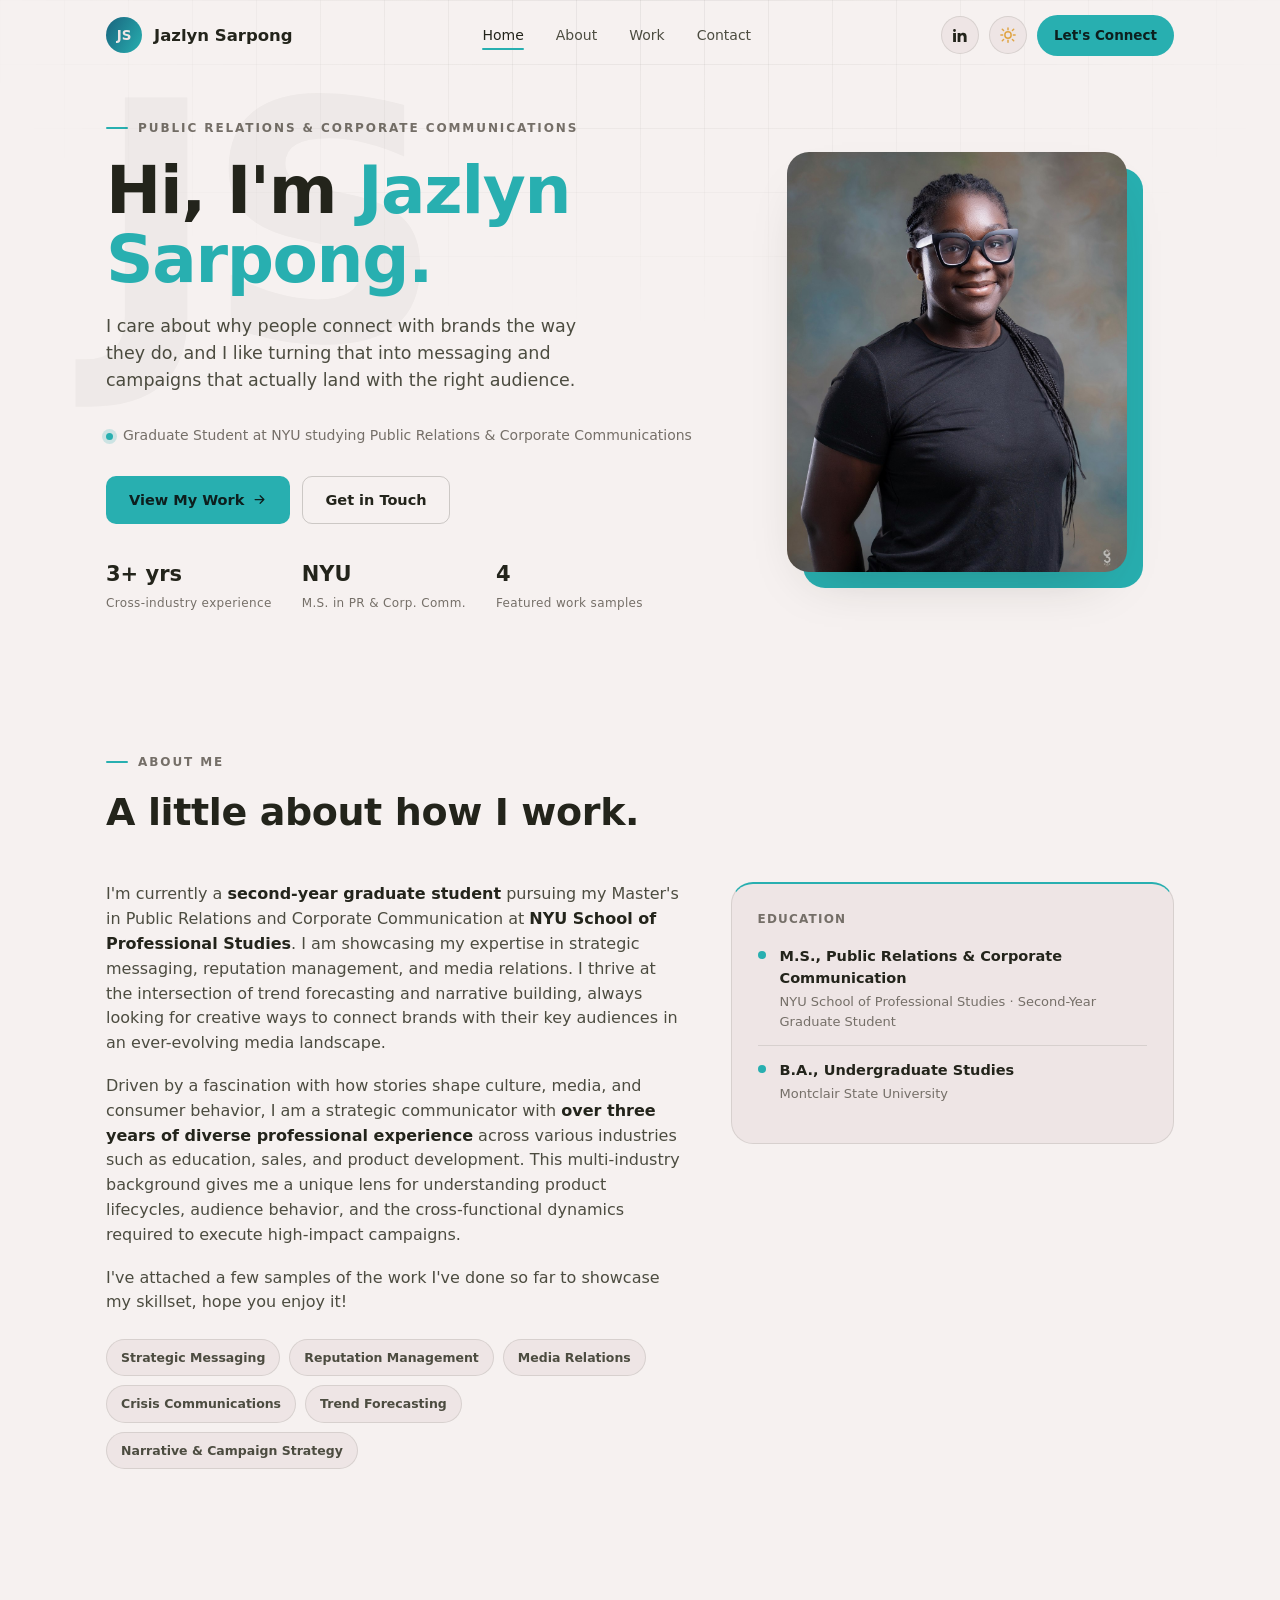
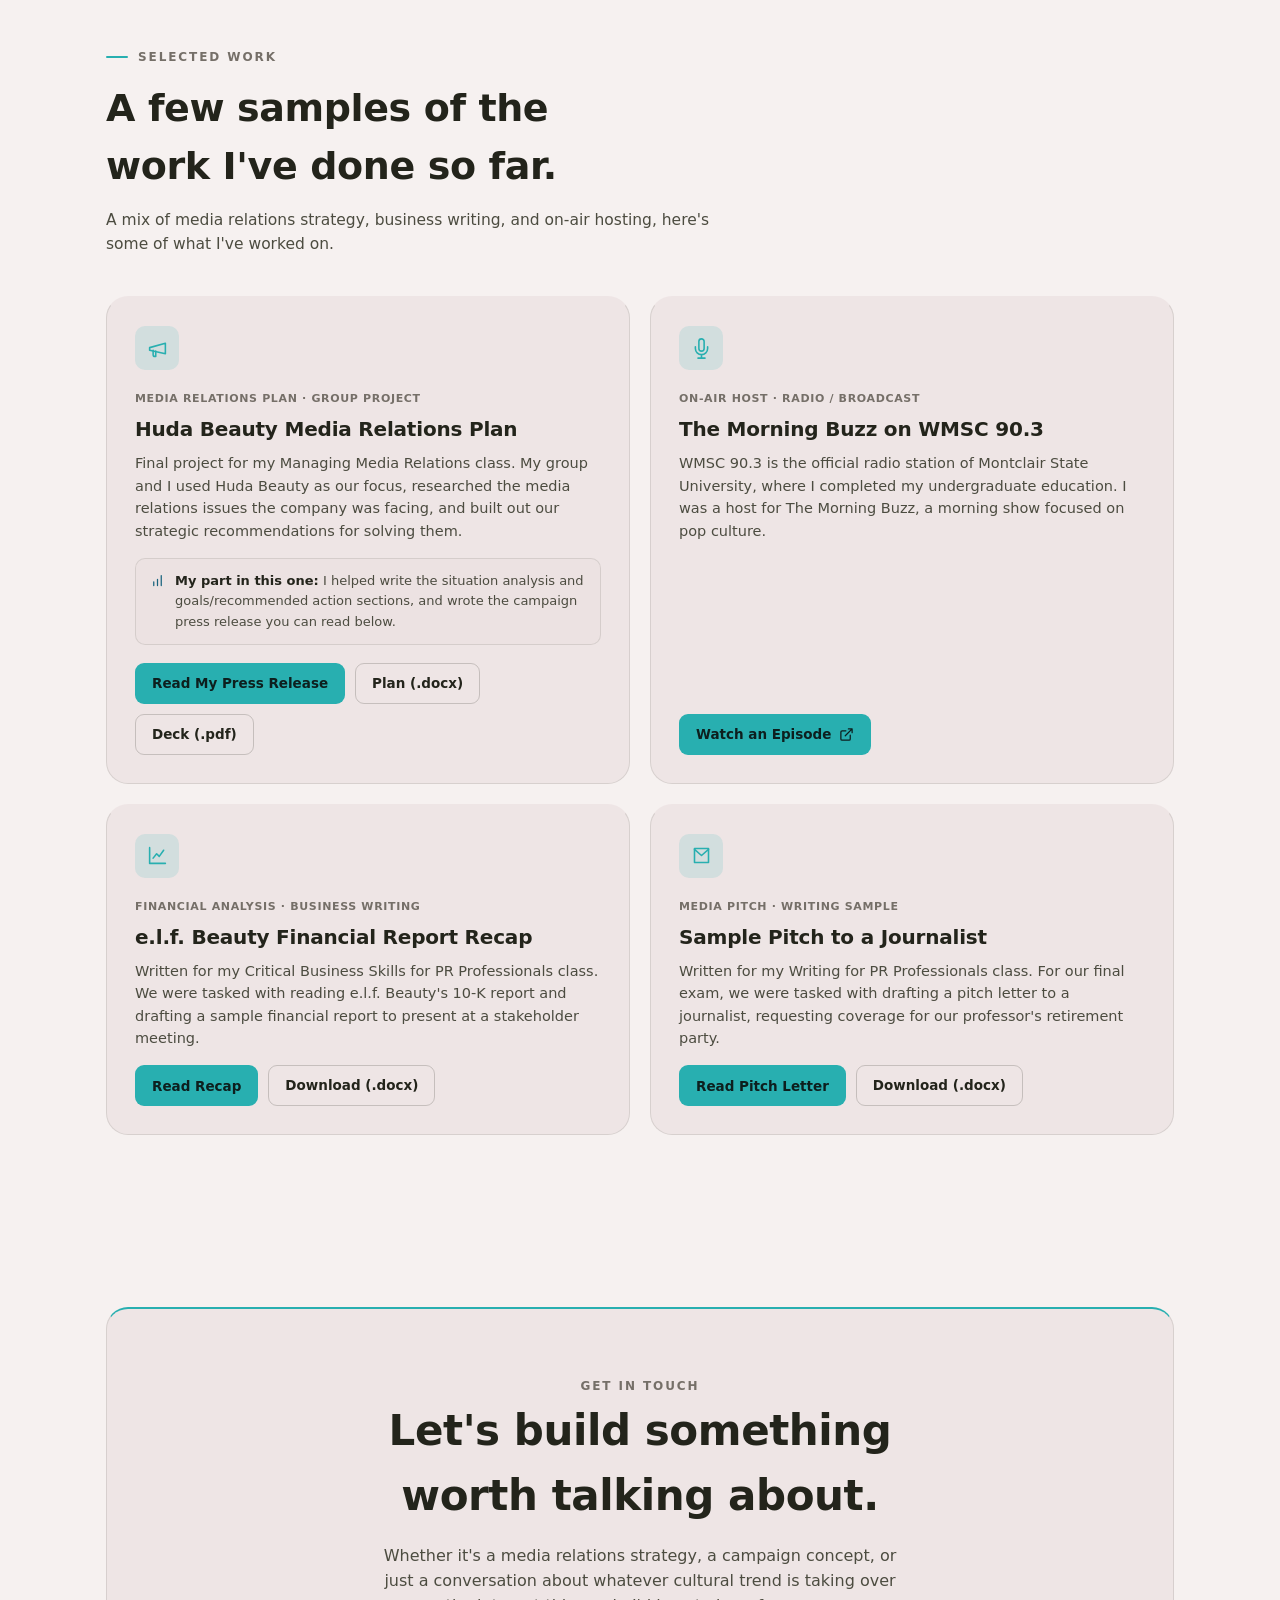
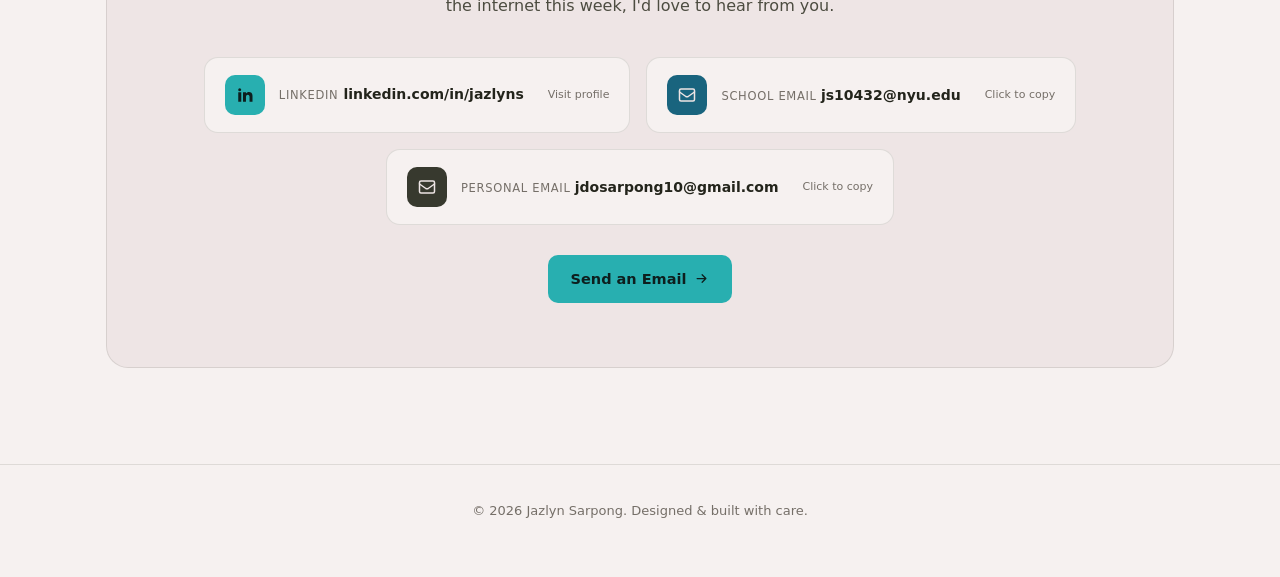
==== index.html @ 79951647 "Add files via upload" ====
<!DOCTYPE html>
<html lang="en">
<head>
<meta charset="UTF-8">
<meta name="viewport" content="width=device-width, initial-scale=1.0">
<title>Jazlyn Sarpong | Public Relations &amp; Corporate Communications</title>
<meta name="description" content="Jazlyn Sarpong, Graduate Student at NYU studying Public Relations and Corporate Communications. Strategic messaging, reputation management, and media relations.">

<link rel="preconnect" href="https://fonts.googleapis.com">
<link rel="preconnect" href="https://fonts.gstatic.com" crossorigin>
<link href="https://fonts.googleapis.com/css2?family=Scoutie+Sans:ital,wght@0,200..800;1,200..800&display=swap" rel="stylesheet">
<link rel="stylesheet" href="styles.css">
</head>
<body data-theme="dark">
<script>(function(){try{if(window.matchMedia('(prefers-color-scheme: light)').matches){document.documentElement.setAttribute('data-theme','light');document.body.setAttribute('data-theme','light');}}catch(e){}})();</script>

<div class="bg-fixed"></div>
<div class="bg-grid"></div>
<div class="bg-grain"></div>

<!-- ============ NAV ============ -->
<nav class="nav" id="nav">
  <div class="wrap">
    <a href="#home" class="brand">
      <span class="brand-mark">JS</span>
      <span>Jazlyn Sarpong</span>
    </a>

    <ul class="nav-links" id="navLinks">
      <li><a href="#home" class="nav-link active" data-nav="home">Home</a></li>
      <li><a href="#about" class="nav-link" data-nav="about">About</a></li>
      <li><a href="#work" class="nav-link" data-nav="work">Work</a></li>
      <li><a href="#contact" class="nav-link" data-nav="contact">Contact</a></li>
    </ul>

    <div class="nav-actions">
      <a class="icon-btn" href="https://www.linkedin.com/in/jazlyns/" target="_blank" rel="noopener" aria-label="Jazlyn's LinkedIn profile">
        <svg viewBox="0 0 24 24" fill="currentColor"><path d="M6.94 5a2 2 0 1 1-4-.002 2 2 0 0 1 4 .002zM7 8.48H3V21h4V8.48zm6.32 0H9.34V21h3.94v-6.57c0-3.66 4.77-3.96 4.77 0V21H22v-7.93c0-6.17-7.06-5.94-8.68-2.91V8.48z"/></svg>
      </a>
      <button class="icon-btn" id="themeToggle" aria-label="Toggle light and dark theme">
        <span class="sky">
          <svg class="sun-icon" viewBox="0 0 24 24" fill="none" stroke="currentColor" stroke-width="2" stroke-linecap="round" stroke-linejoin="round"><circle cx="12" cy="12" r="4.2"/><path d="M12 2.5v2.4M12 19.1v2.4M4.4 4.4l1.7 1.7M17.9 17.9l1.7 1.7M2.5 12h2.4M19.1 12h2.4M4.4 19.6l1.7-1.7M17.9 6.1l1.7-1.7"/></svg>
          <svg class="moon-icon" viewBox="0 0 24 24" fill="none" stroke="currentColor" stroke-width="2" stroke-linecap="round" stroke-linejoin="round"><path d="M21 12.79A9 9 0 1 1 11.21 3 7 7 0 0 0 21 12.79z"/></svg>
          <span class="star s1"></span>
          <span class="star s2"></span>
        </span>
      </button>
      <a href="#contact" class="btn btn-primary btn-sm">
        Let's Connect
      </a>
      <button class="menu-toggle" id="menuToggle" aria-label="Toggle menu">
        <svg class="icon-open" viewBox="0 0 24 24" fill="none" stroke="currentColor" stroke-width="1.8" stroke-linecap="round"><path d="M4 7h16M4 12h16M4 17h16"/></svg>
        <svg class="icon-close" viewBox="0 0 24 24" fill="none" stroke="currentColor" stroke-width="1.8" stroke-linecap="round"><path d="M6 6l12 12M18 6L6 18"/></svg>
      </button>
    </div>
  </div>
</nav>

<!-- ============ HERO ============ -->
<header class="hero" id="home">
  <div class="wrap">
    <div class="hero-copy">
      <div class="watermark" aria-hidden="true">JS</div>
      <div class="eyebrow hero-eyebrow">Public Relations &amp; Corporate Communications</div>
      <h1>Hi, I'm <span class="accent-name">Jazlyn Sarpong.</span></h1>
      <p class="hero-sub">I care about why people connect with brands the way they do, and I like turning that into messaging and campaigns that actually land with the right audience.</p>
      <div class="hero-role"><span class="dot"></span> Graduate Student at NYU studying Public Relations &amp; Corporate Communications</div>

      <div class="hero-actions">
        <a href="#work" class="btn btn-primary">
          View My Work
          <svg viewBox="0 0 24 24" fill="none" stroke="currentColor" stroke-width="2" stroke-linecap="round" stroke-linejoin="round"><path d="M5 12h14M13 6l6 6-6 6"/></svg>
        </a>
        <a href="#contact" class="btn btn-ghost">Get in Touch</a>
      </div>

      <div class="hero-stats">
        <div><strong>3+ yrs</strong><span>Cross&#8209;industry experience</span></div>
        <div><strong>NYU</strong><span>M.S. in PR &amp; Corp. Comm.</span></div>
        <div><strong>4</strong><span>Featured work samples</span></div>
      </div>
    </div>

    <div class="hero-visual">
      <div class="portrait-stage" id="portraitStage">
        <div class="portrait-block"></div>
        <div class="portrait-frame" id="portraitFrame">
          <img src="assets/headshot.jpg" alt="Portrait of Jazlyn Sarpong" width="1100" height="1399">
        </div>
      </div>
    </div>
  </div>
</header>

<!-- ============ ABOUT ============ -->
<section id="about">
  <div class="wrap">
    <div class="section-head reveal">
      <div class="eyebrow">About Me</div>
      <h2>A little about how I work.</h2>
    </div>

    <div class="about-grid">
      <div class="about-text reveal">
        <p>I'm currently a <strong>second-year graduate student</strong> pursuing my Master's in Public Relations and Corporate Communication at <strong>NYU School of Professional Studies</strong>. I am showcasing my expertise in strategic messaging, reputation management, and media relations. I thrive at the intersection of trend forecasting and narrative building, always looking for creative ways to connect brands with their key audiences in an ever-evolving media landscape.</p>
        <p>Driven by a fascination with how stories shape culture, media, and consumer behavior, I am a strategic communicator with <strong>over three years of diverse professional experience</strong> across various industries such as education, sales, and product development. This multi-industry background gives me a unique lens for understanding product lifecycles, audience behavior, and the cross-functional dynamics required to execute high-impact campaigns.</p>
        <p>I've attached a few samples of the work I've done so far to showcase my skillset, hope you enjoy it!</p>

        <div class="skill-chips">
          <span class="skill-chip">Strategic Messaging</span>
          <span class="skill-chip">Reputation Management</span>
          <span class="skill-chip">Media Relations</span>
          <span class="skill-chip">Crisis Communications</span>
          <span class="skill-chip">Trend Forecasting</span>
          <span class="skill-chip">Narrative &amp; Campaign Strategy</span>
        </div>
      </div>

      <div class="about-side reveal">
        <div class="side-card">
          <h4>Education</h4>
          <div class="timeline-item">
            <span class="timeline-dot"></span>
            <div>
              <p class="role">M.S., Public Relations &amp; Corporate Communication</p>
              <p class="org">NYU School of Professional Studies &middot; Second-Year Graduate Student</p>
            </div>
          </div>
          <div class="timeline-item">
            <span class="timeline-dot"></span>
            <div>
              <p class="role">B.A., Undergraduate Studies</p>
              <p class="org">Montclair State University</p>
            </div>
          </div>
        </div>
      </div>
    </div>
  </div>
</section>

<!-- ============ WORK ============ -->
<section id="work">
  <div class="wrap">
    <div class="section-head reveal">
      <div class="eyebrow">Selected Work</div>
      <h2>A few samples of the work I've done so far.</h2>
      <p>A mix of media relations strategy, business writing, and on-air hosting, here's some of what I've worked on.</p>
    </div>

    <div class="work-grid reveal-stagger" id="workGrid">

      <!-- Card 1: MMR / Huda Beauty -->
      <article class="work-card" data-tilt>
        <div class="work-icon g-warm">
          <svg viewBox="0 0 24 24" fill="none" stroke="currentColor" stroke-width="1.8" stroke-linecap="round" stroke-linejoin="round"><path d="M3 11l18-5v12L3 14v-3z"/><path d="M7 14v5a2 2 0 0 0 2 2h1v-6"/></svg>
        </div>
        <span class="work-tag">Media Relations Plan &middot; Group Project</span>
        <h3>Huda Beauty Media Relations Plan</h3>
        <p class="desc">Final project for my Managing Media Relations class. My group and I used Huda Beauty as our focus, researched the media relations issues the company was facing, and built out our strategic recommendations for solving them.</p>
        <div class="contribution">
          <svg viewBox="0 0 24 24" fill="none" stroke="currentColor" stroke-width="2" stroke-linecap="round" stroke-linejoin="round"><path d="M12 20V10M18 20V4M6 20v-6"/></svg>
          <span><b>My part in this one:</b> I helped write the situation analysis and goals/recommended action sections, and wrote the campaign press release you can read below.</span>
        </div>
        <div class="work-actions">
          <button class="btn btn-primary btn-sm" data-modal="pressrelease">Read My Press Release</button>
          <a class="btn btn-ghost btn-sm" href="assets/works/MMR Written Media Relations Plan.docx" download>Plan (.docx)</a>
          <a class="btn btn-ghost btn-sm" href="assets/works/MMR Final Project Presentation.pdf" download>Deck (.pdf)</a>
        </div>
      </article>

      <!-- Card 2: WMSC Morning Buzz -->
      <article class="work-card" data-tilt>
        <div class="work-icon g-cool">
          <svg viewBox="0 0 24 24" fill="none" stroke="currentColor" stroke-width="1.8" stroke-linecap="round" stroke-linejoin="round"><path d="M12 1a3 3 0 0 0-3 3v8a3 3 0 0 0 6 0V4a3 3 0 0 0-3-3z"/><path d="M19 10v2a7 7 0 0 1-14 0v-2M12 19v4M8 23h8"/></svg>
        </div>
        <span class="work-tag">On-Air Host &middot; Radio / Broadcast</span>
        <h3>The Morning Buzz on WMSC 90.3</h3>
        <p class="desc">WMSC 90.3 is the official radio station of Montclair State University, where I completed my undergraduate education. I was a host for The Morning Buzz, a morning show focused on pop culture.</p>
        <div class="work-actions">
          <a class="btn btn-primary btn-sm" href="https://www.facebook.com/wmscradio/videos/wednesday-buzz/254419316323442/" target="_blank" rel="noopener">
            Watch an Episode
            <svg viewBox="0 0 24 24" fill="none" stroke="currentColor" stroke-width="2" stroke-linecap="round" stroke-linejoin="round"><path d="M18 13v6a2 2 0 0 1-2 2H5a2 2 0 0 1-2-2V8a2 2 0 0 1 2-2h6M15 3h6v6M10 14L21 3"/></svg>
          </a>
        </div>
      </article>

      <!-- Card 3: E.L.F Financial Report -->
      <article class="work-card" data-tilt>
        <div class="work-icon g-warm">
          <svg viewBox="0 0 24 24" fill="none" stroke="currentColor" stroke-width="1.8" stroke-linecap="round" stroke-linejoin="round"><path d="M3 3v18h18"/><path d="M7 15l4-5 3 3 5-7"/></svg>
        </div>
        <span class="work-tag">Financial Analysis &middot; Business Writing</span>
        <h3>e.l.f. Beauty Financial Report Recap</h3>
        <p class="desc">Written for my Critical Business Skills for PR Professionals class. We were tasked with reading e.l.f. Beauty's 10-K report and drafting a sample financial report to present at a stakeholder meeting.</p>
        <div class="work-actions">
          <button class="btn btn-primary btn-sm" data-modal="financial">Read Recap</button>
          <a class="btn btn-ghost btn-sm" href="assets/works/ELF Financial Report Recap.docx" download>Download (.docx)</a>
        </div>
      </article>

      <!-- Card 4: Pitch Letter -->
      <article class="work-card" data-tilt>
        <div class="work-icon g-cool">
          <svg viewBox="0 0 24 24" fill="none" stroke="currentColor" stroke-width="1.8" stroke-linecap="round" stroke-linejoin="round"><path d="M4 4h16v16H4z"/><path d="m4 5 8 7 8-7"/></svg>
        </div>
        <span class="work-tag">Media Pitch &middot; Writing Sample</span>
        <h3>Sample Pitch to a Journalist</h3>
        <p class="desc">Written for my Writing for PR Professionals class. For our final exam, we were tasked with drafting a pitch letter to a journalist, requesting coverage for our professor's retirement party.</p>
        <div class="work-actions">
          <button class="btn btn-primary btn-sm" data-modal="pitch">Read Pitch Letter</button>
          <a class="btn btn-ghost btn-sm" href="assets/works/Sample Pitch Letter to Journalist.docx" download>Download (.docx)</a>
        </div>
      </article>

    </div>
  </div>
</section>

<!-- ============ CONTACT ============ -->
<section id="contact">
  <div class="wrap">
    <div class="contact-panel reveal">
      <div class="eyebrow" style="justify-content:center;">Get In Touch</div>
      <h2>Let's build something worth talking about.</h2>
      <p>Whether it's a media relations strategy, a campaign concept, or just a conversation about whatever cultural trend is taking over the internet this week, I'd love to hear from you.</p>

      <div class="contact-cards">
        <a class="contact-card" href="https://www.linkedin.com/in/jazlyns/" target="_blank" rel="noopener">
          <span class="ico">
            <svg viewBox="0 0 24 24" fill="currentColor"><path d="M6.94 5a2 2 0 1 1-4-.002 2 2 0 0 1 4 .002zM7 8.48H3V21h4V8.48zm6.32 0H9.34V21h3.94v-6.57c0-3.66 4.77-3.96 4.77 0V21H22v-7.93c0-6.17-7.06-5.94-8.68-2.91V8.48z"/></svg>
          </span>
          <span>
            <span class="label">LinkedIn</span>
            <span class="value">linkedin.com/in/jazlyns</span>
          </span>
          <span class="copy-hint">Visit profile</span>
        </a>

        <button class="contact-card" data-copy="js10432@nyu.edu">
          <span class="ico">
            <svg viewBox="0 0 24 24" fill="none" stroke="currentColor" stroke-width="2" stroke-linecap="round" stroke-linejoin="round"><path d="M2 8l8.5 6a3 3 0 0 0 3 0L22 8"/><rect x="2" y="4" width="20" height="16" rx="2"/></svg>
          </span>
          <span>
            <span class="label">School Email</span>
            <span class="value">js10432@nyu.edu</span>
          </span>
          <span class="copy-hint">Click to copy</span>
        </button>

        <button class="contact-card" data-copy="jdosarpong10@gmail.com">
          <span class="ico">
            <svg viewBox="0 0 24 24" fill="none" stroke="currentColor" stroke-width="2" stroke-linecap="round" stroke-linejoin="round"><path d="M2 8l8.5 6a3 3 0 0 0 3 0L22 8"/><rect x="2" y="4" width="20" height="16" rx="2"/></svg>
          </span>
          <span>
            <span class="label">Personal Email</span>
            <span class="value">jdosarpong10@gmail.com</span>
          </span>
          <span class="copy-hint">Click to copy</span>
        </button>
      </div>

      <div class="contact-cta">
        <a class="btn btn-primary" href="mailto:jdosarpong10@gmail.com">
          Send an Email
          <svg viewBox="0 0 24 24" fill="none" stroke="currentColor" stroke-width="2" stroke-linecap="round" stroke-linejoin="round"><path d="M5 12h14M13 6l6 6-6 6"/></svg>
        </a>
      </div>
    </div>
  </div>
</section>

<footer>
  <div class="wrap">
    <p>&copy; <span id="year"></span> Jazlyn Sarpong. Designed &amp; built with care.</p>
  </div>
</footer>

<button class="to-top-fab" id="toTop" aria-label="Back to top">
  <svg viewBox="0 0 24 24" fill="none" stroke="currentColor" stroke-width="2.2" stroke-linecap="round" stroke-linejoin="round"><path d="M12 19V5M5 12l7-7 7 7"/></svg>
</button>

<!-- ============ MODAL ============ -->
<div class="modal-overlay" id="modalOverlay">
  <div class="modal" id="modal" role="dialog" aria-modal="true">
    <div class="modal-head">
      <div>
        <h3 id="modalTitle">Title</h3>
        <div class="tag" id="modalTag">Tag</div>
      </div>
      <button class="modal-close" id="modalClose" aria-label="Close">
        <svg viewBox="0 0 24 24" fill="none" stroke="currentColor" stroke-width="2" stroke-linecap="round"><path d="M6 6l12 12M18 6L6 18"/></svg>
      </button>
    </div>
    <div class="modal-body" id="modalBody"></div>
    <div class="modal-foot" id="modalFoot"></div>
  </div>
</div>

<!-- ============ LIGHTBOX ============ -->
<div class="lightbox-overlay" id="lightboxOverlay">
  <button class="lightbox-close" id="lightboxClose" aria-label="Close">
    <svg viewBox="0 0 24 24" fill="none" stroke="currentColor" stroke-width="2" stroke-linecap="round"><path d="M6 6l12 12M18 6L6 18"/></svg>
  </button>
  <button class="lightbox-prev" id="lightboxPrev" aria-label="Previous slide">
    <svg viewBox="0 0 24 24" fill="none" stroke="currentColor" stroke-width="2" stroke-linecap="round" stroke-linejoin="round"><path d="M15 18l-6-6 6-6"/></svg>
  </button>
  <img id="lightboxImg" src="" alt="">
  <button class="lightbox-next" id="lightboxNext" aria-label="Next slide">
    <svg viewBox="0 0 24 24" fill="none" stroke="currentColor" stroke-width="2" stroke-linecap="round" stroke-linejoin="round"><path d="M9 18l6-6-6-6"/></svg>
  </button>
  <div class="lightbox-caption" id="lightboxCaption"></div>
</div>

<div class="toast" id="toast">
  <svg viewBox="0 0 24 24" fill="none" stroke="currentColor" stroke-width="2" stroke-linecap="round" stroke-linejoin="round"><path d="M20 6L9 17l-5-5"/></svg>
  <span id="toastMsg">Copied to clipboard</span>
</div>

<script src="script.js"></script>
</body>
</html>
---- styles.css ----
/* ============================================================
   Jazlyn Sarpong — Portfolio
   ============================================================ */

@import url('https://fonts.googleapis.com/css2?family=Scoutie+Sans:ital,wght@0,200..800;1,200..800&display=swap');

:root{
  color-scheme: dark;

  /* ---- palette (dark, default) ---- */
  --charcoal: #37392e;
  --slate: #19647e;
  --teal: #28afb0;
  --dust: #ddcecd;
  --parchment: #eee5e5;

  --bg-0: #16170f;
  --bg-1: #212317;
  --bg-2: #2b2d1f;
  --surface: #212317;
  --surface-2: #2b2d1f;
  --border: rgba(238,229,229,0.10);
  --border-strong: rgba(238,229,229,0.20);

  --text-0: #f1ece9;
  --text-1: #c7c2ba;
  --text-2: #8d8a7f;

  --accent: var(--teal);
  --accent-2: var(--slate);
  --accent-warm: var(--dust);
  --on-accent: #10201f;

  --grad-brand: linear-gradient(120deg, var(--slate), var(--teal));

  --shadow-soft: 0 24px 54px -26px rgba(0,0,0,0.65);
  --shadow-card: 0 10px 30px -18px rgba(0,0,0,0.5);

  --radius-lg: 22px;
  --radius-md: 14px;
  --radius-sm: 10px;
  --radius-pill: 100px;

  --ease: cubic-bezier(.22,1,.36,1);
  --ease-bounce: cubic-bezier(.34,1.56,.64,1);
  --nav-h: 72px;
}

:root[data-theme="light"]{
  color-scheme: light;
  --bg-0: #f6f1f0;
  --bg-1: #eee5e5;
  --bg-2: #e3d7d6;
  --surface: #eee5e5;
  --surface-2: #e3d7d6;
  --border: rgba(55,57,46,0.12);
  --border-strong: rgba(55,57,46,0.22);

  --text-0: #23241b;
  --text-1: #4c4c40;
  --text-2: #756f68;

  --on-accent: #0d1f1e;

  --shadow-soft: 0 24px 54px -28px rgba(35,36,27,0.28);
  --shadow-card: 0 10px 30px -18px rgba(35,36,27,0.18);
}

*, *::before, *::after{ box-sizing: border-box; }
html{ scroll-behavior: smooth; }
@media (prefers-reduced-motion: reduce){
  html{ scroll-behavior: auto; }
  *{ animation-duration: 0.001ms !important; animation-iteration-count: 1 !important; transition-duration: 0.001ms !important; scroll-behavior: auto !important; }
}

body{
  margin:0;
  background: var(--bg-0);
  color: var(--text-0);
  font-family: 'Scoutie Sans', system-ui, -apple-system, 'Segoe UI', sans-serif;
  font-weight: 380;
  line-height: 1.55;
  -webkit-font-smoothing: antialiased;
  overflow-x: hidden;
  transition: background .5s var(--ease), color .5s var(--ease);
}

img{ max-width: 100%; display:block; }
a{ color: inherit; text-decoration: none; }
button{ font-family: inherit; color: inherit; background: none; }
::selection{ background: var(--teal); color: var(--on-accent); }

.wrap{
  max-width: 1180px;
  margin: 0 auto;
  padding: 0 clamp(20px, 5vw, 56px);
}

h1,h2,h3,h4{ margin: 0; font-weight: 640; letter-spacing: -0.01em; text-wrap: balance; }

.eyebrow{
  display:inline-flex; align-items:center; gap:10px;
  font-size: 12px; font-weight: 640; letter-spacing: 0.16em; text-transform: uppercase;
  color: var(--text-2);
}
.eyebrow::before{
  content:''; width: 22px; height: 2px; border-radius: 2px;
  background: var(--teal);
}

.section-head{ margin-bottom: 40px; max-width: 640px; }
.section-head h2{ font-size: clamp(26px, 3.6vw, 38px); margin-top: 12px; }
.section-head p{ color: var(--text-1); margin-top: 12px; font-size: 15.5px; }

/* ---------------- background texture layers (depth) ---------------- */
.bg-fixed{
  position: fixed; inset: 0; z-index: -3; pointer-events: none;
  background: var(--bg-0);
}
.bg-grain{
  position: fixed; inset: 0; z-index: -1; pointer-events: none;
  opacity: 0.045; mix-blend-mode: overlay;
  background-image: url("data:image/svg+xml,%3Csvg xmlns='http://www.w3.org/2000/svg' width='120' height='120'%3E%3Cfilter id='n'%3E%3CfeTurbulence type='fractalNoise' baseFrequency='0.9' numOctaves='2' stitchTiles='stitch'/%3E%3C/filter%3E%3Crect width='100%25' height='100%25' filter='url(%23n)'/%3E%3C/svg%3E");
}

.bg-grid{
  position: fixed; inset: 0; z-index: -2; pointer-events: none;
  background-image:
    linear-gradient(var(--border) 1px, transparent 1px),
    linear-gradient(90deg, var(--border) 1px, transparent 1px);
  background-size: 64px 64px;
  mask-image: radial-gradient(ellipse 80% 55% at 50% 0%, #000 0%, transparent 68%);
  opacity: 0.6;
}

/* editorial monogram watermark (depth, no blur blobs) */
.watermark{
  position: absolute; z-index: 0; pointer-events: none; user-select: none;
  font-weight: 800; line-height: 0.8; letter-spacing: -0.04em;
  color: var(--text-0); opacity: 0.035;
  font-size: clamp(200px, 26vw, 420px);
  top: -4%; left: -2%;
  white-space: nowrap;
}

/* ---------------- nav ---------------- */
.nav{
  position: fixed; top: 0; left: 0; right: 0; z-index: 100;
  height: var(--nav-h);
  display:flex; align-items:center;
  border-bottom: 1px solid transparent;
  transition: background .4s var(--ease), border-color .4s var(--ease), backdrop-filter .4s var(--ease), height .3s var(--ease);
}
.nav.scrolled{
  background: color-mix(in srgb, var(--bg-0) 78%, transparent);
  backdrop-filter: blur(16px) saturate(140%);
  -webkit-backdrop-filter: blur(16px) saturate(140%);
  border-bottom-color: var(--border);
  height: 64px;
}
.nav .wrap{ position: relative; width:100%; display:flex; align-items:center; justify-content:space-between; }

.brand{ display:flex; align-items:center; gap:12px; font-weight: 700; font-size: 16.5px; white-space: nowrap; transition: opacity .25s ease; }
.brand:hover{ opacity: .85; }
.brand-mark{
  width: 36px; height: 36px; border-radius: 50%; flex-shrink: 0;
  background: var(--grad-brand);
  display:flex; align-items:center; justify-content:center;
  font-weight: 750; color: var(--parchment); font-size: 13.5px;
  transition: transform .3s var(--ease-bounce);
}
.brand:hover .brand-mark{ transform: scale(1.08); }

.nav-links{ display:flex; align-items:center; gap: 2px; list-style:none; margin:0; padding:0; }
.nav-links a{
  position: relative; padding: 9px 15px; font-size: 14px; font-weight: 520; color: var(--text-1);
  border-radius: var(--radius-sm); transition: color .25s ease, background .25s ease;
}
.nav-links a:hover{ color: var(--text-0); }
.nav-links a.active{ color: var(--text-0); }
.nav-links a.active::after{
  content:''; position:absolute; left:15px; right:15px; bottom:2px; height:2px; border-radius:2px;
  background: var(--teal);
}

.nav-actions{ display:flex; align-items:center; gap:10px; }
.nav-actions .btn-primary{ border-radius: var(--radius-pill); }

.icon-btn{
  width: 38px; height: 38px; border-radius: 50%;
  display:flex; align-items:center; justify-content:center;
  background: var(--surface); border: 1px solid var(--border);
  color: var(--text-0); cursor: pointer;
  transition: background .25s ease, border-color .25s ease;
}
.icon-btn:hover{ background: var(--surface-2); }
.icon-btn > svg{ width: 17px; height: 17px; flex-shrink: 0; }

/* -------- theme toggle: sun/moon morph -------- */
.sky{ position: relative; width: 18px; height: 18px; overflow: hidden; }
.sky svg{ position:absolute; inset:0; margin:auto; width:18px; height:18px; }
.sky .sun-icon{
  color: #e0a545;
  transform: translateY(-160%) rotate(50deg) scale(.6);
  opacity: 0;
  transition: transform .5s var(--ease-bounce), opacity .35s ease;
}
.sky .moon-icon{
  color: var(--dust);
  transform: translateY(0) rotate(0deg) scale(1);
  opacity: 1;
  transition: transform .5s var(--ease-bounce), opacity .35s ease;
}
.sky .star{
  position:absolute; width:2px; height:2px; border-radius:50%; background: var(--dust);
  opacity: .8; transition: opacity .3s ease .15s;
}
.sky .star.s1{ top: 3px; left: 3px; }
.sky .star.s2{ top: 8px; left: 1px; }
:root[data-theme="light"] .sky .sun-icon{ transform: translateY(0) rotate(0deg) scale(1); opacity: 1; }
:root[data-theme="light"] .sky .moon-icon{ transform: translateY(160%) rotate(-50deg) scale(.6); opacity: 0; }
:root[data-theme="light"] .sky .star{ opacity: 0; }

.btn{
  display:inline-flex; align-items:center; gap:8px;
  padding: 12px 22px; border-radius: var(--radius-sm);
  font-size: 14.5px; font-weight: 600; cursor: pointer;
  border: 1px solid transparent; white-space: nowrap;
  transition: transform .3s var(--ease), box-shadow .3s var(--ease), background .3s ease, border-color .3s ease, filter .3s ease;
}
.btn-primary{
  background: var(--teal); color: var(--on-accent);
}
.btn-primary:hover{ filter: brightness(1.08); transform: translateY(-2px); box-shadow: var(--shadow-card); }
.btn-ghost{
  background: transparent; border-color: var(--border-strong); color: var(--text-0);
}
.btn-ghost:hover{ background: var(--surface); transform: translateY(-2px); }
.btn-sm{ padding: 9px 16px; font-size: 13.5px; border-radius: 9px; }
.btn svg{ width: 15px; height: 15px; }

/* ---------------- mobile dropdown menu ---------------- */
.menu-toggle{ display:none; }

/* ---------------- hero ---------------- */
.hero{
  position: relative;
  padding-top: calc(var(--nav-h) + 40px);
  padding-bottom: 48px;
  overflow: hidden;
}
.hero .wrap{
  position: relative; z-index: 1;
  display:grid; grid-template-columns: 1.15fr 0.85fr; gap: 48px; align-items:center;
  width: 100%;
}
.hero-copy{ position: relative; z-index: 2; }
.hero-eyebrow{ margin-bottom: 20px; }
.hero h1{
  position: relative; z-index: 1;
  font-size: clamp(38px, 5.6vw, 66px);
  line-height: 1.04;
  letter-spacing: -0.02em;
  font-weight: 800;
}
.hero h1 .accent-name{ color: var(--teal); }

.hero-sub{
  margin-top: 18px; font-size: clamp(15.5px, 1.4vw, 17.5px); color: var(--text-1);
  max-width: 44ch; font-weight: 400;
}
.hero-role{
  margin-top: 14px; display:inline-flex; align-items:center; gap: 10px;
  font-size: 14px; color: var(--text-2); font-weight: 500;
}
.hero-role .dot{ width:7px; height:7px; border-radius:50%; background: var(--teal); box-shadow: 0 0 0 4px color-mix(in srgb, var(--teal) 20%, transparent); }

.hero-actions{ display:flex; gap: 12px; margin-top: 28px; flex-wrap: wrap; }

.hero-stats{ display:flex; gap: 30px; margin-top: 34px; flex-wrap: wrap; }
.hero-stats div{ display:flex; flex-direction: column; gap: 3px; }
.hero-stats strong{ font-size: 21px; font-weight: 700; }
.hero-stats span{ font-size: 12px; color: var(--text-2); letter-spacing: .03em; }

.hero-visual{ position: relative; display:flex; justify-content:center; align-items:center; z-index: 2; }
.portrait-stage{
  position: relative; width: min(340px, 76vw); aspect-ratio: 3/3.7;
  perspective: 1000px;
}
.portrait-block{
  position:absolute; inset: 16px -16px -16px 16px;
  background: var(--teal); border-radius: var(--radius-lg);
  z-index: 0;
}
.portrait-frame{
  position:absolute; inset:0; border-radius: var(--radius-lg); overflow:hidden;
  z-index: 1;
  box-shadow: var(--shadow-soft);
  transition: transform .4s var(--ease);
}
.portrait-frame img{ width:100%; height:100%; object-fit: cover; }

/* ---------------- reveal ---------------- */
.reveal{ opacity: 0; transform: translateY(24px); transition: opacity .7s var(--ease), transform .7s var(--ease); }
.reveal.in{ opacity: 1; transform: translateY(0); }
.reveal-stagger > *{ opacity:0; transform: translateY(20px); transition: opacity .6s var(--ease), transform .6s var(--ease); }
.reveal-stagger.in > *{ opacity:1; transform: translateY(0); }
.reveal-stagger.in > *:nth-child(1){ transition-delay: .02s; }
.reveal-stagger.in > *:nth-child(2){ transition-delay: .08s; }
.reveal-stagger.in > *:nth-child(3){ transition-delay: .14s; }
.reveal-stagger.in > *:nth-child(4){ transition-delay: .20s; }

section{ position: relative; padding: 86px 0; }

/* ---------------- about ---------------- */
.about-grid{
  display:grid; grid-template-columns: 1.3fr 1fr; gap: 48px; align-items: start;
}
.about-text p{ color: var(--text-1); font-size: 16px; margin: 0 0 18px; }
.about-text p:last-child{ margin-bottom: 0; }
.about-text strong{ color: var(--text-0); font-weight: 620; }

.skill-chips{ display:flex; flex-wrap:wrap; gap:9px; margin-top: 24px; }
.skill-chip{
  padding: 8px 14px; border-radius: var(--radius-pill); font-size: 12.5px; font-weight: 560;
  background: var(--surface); border: 1px solid var(--border); color: var(--text-1);
  transition: border-color .3s ease, color .3s ease;
}
.skill-chip:hover{ border-color: var(--teal); color: var(--text-0); }

.side-card{
  background: var(--surface); border: 1px solid var(--border); border-radius: var(--radius-lg);
  padding: 26px; border-top: 2px solid var(--teal);
}
.side-card + .side-card{ margin-top: 18px; }
.side-card h4{ font-size: 12px; text-transform: uppercase; letter-spacing: .1em; color: var(--text-2); font-weight: 650; margin-bottom: 16px; }

.timeline-item{ display:flex; gap: 14px; padding: 13px 0; border-top: 1px solid var(--border); }
.timeline-item:first-of-type{ border-top: none; padding-top: 0; }
.timeline-dot{ width: 8px; height:8px; border-radius:50%; margin-top: 6px; flex-shrink:0; background: var(--teal); }
.timeline-item div p{ margin:0; }
.timeline-item .role{ font-weight: 620; font-size: 14.5px; }
.timeline-item .org{ font-size: 13px; color: var(--text-2); margin-top: 2px; }

.stat-row{ display:flex; align-items: baseline; gap: 10px; }
.stat-row strong{ font-size: 26px; font-weight: 720; color: var(--teal); }
.stat-row span{ color: var(--text-1); font-size: 13px; }

/* ---------------- work ---------------- */
.work-grid{ display:grid; grid-template-columns: repeat(2, 1fr); gap: 20px; }
.work-card{
  position: relative; padding: 28px; border-radius: var(--radius-lg);
  background: var(--surface); border: 1px solid var(--border);
  border-top: 2px solid transparent;
  transition: border-color .3s ease, transform .3s var(--ease);
  display: flex; flex-direction: column;
}
.work-card:hover{ border-top-color: var(--teal); transform: translateY(-3px); }

.work-icon{
  width: 44px; height: 44px; border-radius: var(--radius-sm);
  display:flex; align-items:center; justify-content:center;
  background: color-mix(in srgb, var(--teal) 14%, transparent);
  margin-bottom: 20px;
}
.work-icon svg{ width: 21px; height:21px; color: var(--teal); }

.work-tag{
  display:inline-block; font-size: 11px; font-weight: 650; letter-spacing: .06em; text-transform: uppercase;
  color: var(--text-2); margin-bottom: 10px;
}
.work-card h3{ font-size: 20px; margin-bottom: 10px; line-height:1.25; }
.work-card p.desc{ color: var(--text-1); font-size: 14.5px; margin: 0 0 16px; }

.contribution{
  display:flex; gap:10px; padding: 12px 14px; border-radius: var(--radius-sm);
  background: color-mix(in srgb, var(--dust) 10%, transparent); border: 1px solid var(--border);
  font-size: 13px; color: var(--text-1); margin-bottom: 18px;
}
.contribution svg{ width:15px; height:15px; flex-shrink:0; margin-top:2px; color: var(--slate); }
.contribution b{ color: var(--text-0); }

.work-actions{ display:flex; flex-wrap: wrap; gap: 10px; margin-top: auto; }

/* ---------------- contact ---------------- */
.contact-panel{
  border-radius: var(--radius-lg); padding: clamp(32px, 6vw, 64px);
  background: var(--surface); border: 1px solid var(--border);
  border-top: 2px solid var(--teal);
  position: relative; overflow: hidden; text-align:center;
}
.contact-panel .eyebrow::before{ display: none; }
.contact-panel h2{ font-size: clamp(28px, 4.4vw, 42px); position:relative; z-index:1; }
.contact-panel > p{ color: var(--text-1); max-width: 52ch; margin: 16px auto 0; position:relative; z-index:1; }

.contact-cards{ display:flex; gap: 16px; justify-content:center; margin-top: 38px; flex-wrap: wrap; position:relative; z-index:1; }
.contact-card{
  display:flex; align-items:center; gap:14px; padding: 17px 20px; min-width: 270px;
  border-radius: var(--radius-md); background: var(--bg-0); border: 1px solid var(--border);
  cursor: pointer; text-align:left; color: var(--text-0);
  transition: transform .3s var(--ease), border-color .3s ease;
}
.contact-card:hover{ transform: translateY(-3px); border-color: var(--teal); }
.contact-card .ico{
  width:40px; height:40px; border-radius: var(--radius-sm); flex-shrink:0;
  display:flex; align-items:center; justify-content:center;
  background: var(--teal); color: var(--on-accent);
}
.contact-card:nth-child(2) .ico{ background: var(--slate); color: var(--parchment); }
.contact-card:nth-child(3) .ico{ background: var(--charcoal); color: var(--parchment); }
.contact-card .ico svg{ width:18px; height:18px; }
.contact-card .label{ font-size: 11.5px; color: var(--text-2); text-transform:uppercase; letter-spacing:.06em; }
.contact-card .value{ font-size: 14px; font-weight: 600; margin-top:2px; word-break: break-all; color: var(--text-0); }
.contact-card .copy-hint{ margin-left:auto; font-size:11px; color: var(--text-2); flex-shrink:0; padding-left: 10px; }

.contact-cta{ margin-top: 30px; position:relative; z-index:1; }

/* ---------------- footer ---------------- */
footer{ padding: 36px 0 56px; border-top: 1px solid var(--border); margin-top: 10px; }
footer .wrap{ display:flex; justify-content:center; align-items:center; }
footer p{ color: var(--text-2); font-size: 13px; margin:0; }

/* ---------------- floating back-to-top ---------------- */
.to-top-fab{
  position: fixed; right: 22px; bottom: 22px; z-index: 90;
  width: 46px; height:46px; border-radius:50%; display:flex; align-items:center; justify-content:center;
  background: var(--teal); color: var(--on-accent); border: none; cursor:pointer;
  box-shadow: var(--shadow-card);
  opacity: 0; transform: translateY(14px) scale(.85); pointer-events: none;
  transition: opacity .3s var(--ease), transform .3s var(--ease), filter .25s ease;
}
.to-top-fab.show{ opacity: 1; transform: translateY(0) scale(1); pointer-events: auto; }
.to-top-fab:hover{ filter: brightness(1.08); }
.to-top-fab svg{ width:17px; height:17px; }

/* ---------------- modal ---------------- */
.modal-overlay{
  position: fixed; inset:0; z-index: 1000;
  background: rgba(10,10,8,0.55); backdrop-filter: blur(6px); -webkit-backdrop-filter: blur(6px);
  display:flex; align-items:center; justify-content:center; padding: 24px;
  opacity:0; pointer-events:none; transition: opacity .35s var(--ease);
}
.modal-overlay.open{ opacity:1; pointer-events:auto; }
.modal{
  width: min(680px, 100%); max-height: 84vh; overflow:hidden; display:flex; flex-direction:column;
  background: var(--bg-1); border: 1px solid var(--border-strong); border-radius: var(--radius-lg);
  border-top: 3px solid var(--teal);
  box-shadow: 0 40px 100px -30px rgba(0,0,0,0.6);
  transform: scale(.94) translateY(16px); transition: transform .4s var(--ease);
}
.modal-overlay.open .modal{ transform: scale(1) translateY(0); }
.modal-head{
  display:flex; align-items:center; justify-content:space-between; gap: 16px;
  padding: 22px 26px; border-bottom: 1px solid var(--border);
}
.modal-head h3{ font-size: 17px; }
.modal-head .tag{ font-size: 12px; color: var(--text-2); margin-top:3px; }
.modal-close{
  width: 34px; height:34px; border-radius:50%; flex-shrink:0;
  display:flex; align-items:center; justify-content:center;
  background: var(--surface); border: 1px solid var(--border); cursor:pointer;
}
.modal-body{ padding: 26px; overflow-y:auto; font-size: 14.5px; color: var(--text-1); }
.modal-body::-webkit-scrollbar{ width:8px; }
.modal-body::-webkit-scrollbar-thumb{ background: var(--border-strong); border-radius:8px; }
.doc-type-letter .modal-body{ font-size:15.5px; line-height:1.7; }
.modal-body p{ margin: 0 0 14px; }
.modal-body h5{ margin: 0 0 8px; color: var(--text-0); font-size: 13px; text-transform:uppercase; letter-spacing:.08em; }
.modal-foot{ padding: 18px 26px; border-top:1px solid var(--border); display:flex; gap:10px; flex-wrap:wrap; }
.pr-headline{ font-size: 19px; font-weight: 700; color: var(--text-0); margin-bottom: 4px; }
.pr-sub{ font-style: italic; color: var(--text-2); margin-bottom: 16px; font-size: 14px; }
.pr-dateline{ font-weight: 700; }

/* ---------------- slide deck (inside modal) ---------------- */
.gallery-divider{ border: none; border-top: 1px solid var(--border); margin: 20px 0 18px; }
.deck-caption{ font-size: 12px; color: var(--text-2); margin: 10px 0 0 !important; text-align: center; }
.deck-slider{
  position: relative; border-radius: var(--radius-md); overflow:hidden;
  background: var(--bg-0); border: 1px solid var(--border);
}
.deck-slide-viewport{ position: relative; aspect-ratio: 16/9; overflow:hidden; }
.deck-slide-img{
  width:100%; height:100%; object-fit: contain; background: var(--bg-0);
  cursor: zoom-in; transition: opacity .2s ease;
}
.deck-arrow{
  position:absolute; top:50%; transform: translateY(-50%); z-index:2;
  width: 36px; height:36px; border-radius:50%;
  display:flex; align-items:center; justify-content:center;
  background: color-mix(in srgb, var(--bg-0) 60%, transparent);
  border: 1px solid var(--border-strong); color: var(--text-0); cursor:pointer;
  backdrop-filter: blur(10px); -webkit-backdrop-filter: blur(10px);
  transition: background .25s ease;
}
.deck-arrow:hover{ background: var(--surface-2); }
.deck-arrow.prev{ left: 10px; }
.deck-arrow.next{ right: 10px; }
.deck-arrow svg{ width:15px; height:15px; }
.deck-slider-foot{
  display:flex; align-items:center; justify-content:space-between; gap: 12px;
  padding: 11px 14px; border-top: 1px solid var(--border);
}
.deck-dots{ display:flex; flex-wrap:wrap; gap:6px; }
.deck-dot{
  width:6px; height:6px; border-radius:50%; padding:0; border:none;
  background: var(--border-strong); cursor:pointer;
  transition: background .25s ease, transform .25s ease;
}
.deck-dot.active{ background: var(--teal); transform: scale(1.35); }
.deck-counter{ font-size: 12px; color: var(--text-2); flex-shrink:0; white-space: nowrap; }

/* ---------------- lightbox ---------------- */
.lightbox-overlay{
  position: fixed; inset:0; z-index: 1200;
  background: rgba(6,6,5,0.85);
  display:flex; align-items:center; justify-content:center; padding: 40px;
  opacity:0; pointer-events:none; transition: opacity .3s var(--ease);
}
.lightbox-overlay.open{ opacity:1; pointer-events:auto; }
.lightbox-overlay img{
  max-width: min(920px, 100%); max-height: 80vh; border-radius: 10px;
  box-shadow: 0 30px 80px -20px rgba(0,0,0,0.7);
  transform: scale(.96); transition: transform .3s var(--ease);
}
.lightbox-overlay.open img{ transform: scale(1); }
.lightbox-close, .lightbox-prev, .lightbox-next{
  position: fixed; width: 44px; height:44px; border-radius:50%;
  background: rgba(255,255,255,0.1); border: 1px solid rgba(255,255,255,0.25); color: #fff;
  display:flex; align-items:center; justify-content:center; cursor:pointer;
  transition: background .25s ease;
}
.lightbox-close:hover, .lightbox-prev:hover, .lightbox-next:hover{ background: rgba(255,255,255,0.2); }
.lightbox-close{ top: 22px; right: 22px; }
.lightbox-prev{ left: 22px; top: 50%; transform: translateY(-50%); }
.lightbox-next{ right: 22px; top: 50%; transform: translateY(-50%); }
.lightbox-close svg, .lightbox-prev svg, .lightbox-next svg{ width:18px; height:18px; }
.lightbox-caption{
  position: fixed; bottom: 26px; left: 50%; transform: translateX(-50%);
  color: rgba(255,255,255,0.7); font-size: 12.5px; letter-spacing: .04em;
}
@media (max-width: 640px){
  .lightbox-prev{ left: 8px; }
  .lightbox-next{ right: 8px; }
  .lightbox-close{ top: 10px; right: 10px; }
  .deck-arrow{ width: 32px; height: 32px; }
}

/* ---------------- toast ---------------- */
.toast{
  position: fixed; bottom: 28px; left: 50%; transform: translate(-50%, 20px);
  background: var(--text-0); color: var(--bg-0);
  padding: 13px 22px; border-radius: var(--radius-pill); font-size: 13.5px; font-weight: 600;
  display:flex; align-items:center; gap:8px;
  box-shadow: 0 16px 40px -14px rgba(0,0,0,0.5);
  opacity:0; pointer-events:none; transition: opacity .35s var(--ease), transform .35s var(--ease);
  z-index: 1100;
}
.toast.show{ opacity:1; transform: translate(-50%, 0); }
.toast svg{ width:15px; height:15px; color: var(--teal); flex-shrink:0; }

/* ---------------- responsive ---------------- */
@media (max-width: 980px){
  .hero .wrap{ grid-template-columns: 1fr; text-align:center; gap: 44px; }
  .hero-copy{ order: 2; }
  .hero-visual{ order:1; }
  .hero-sub{ margin-left:auto; margin-right:auto; }
  .hero-actions, .hero-stats{ justify-content:center; }
  .watermark{ display:none; }
  .about-grid{ grid-template-columns: 1fr; }
  .work-grid{ grid-template-columns: 1fr; }
}

@media (max-width: 460px){
  .brand span:last-child{ display:none; }
}

@media (max-width: 720px){
  .nav .wrap{ position: relative; }
  .nav-links{
    position: absolute; top: calc(100% + 12px); right: 0;
    display:flex; flex-direction: column; gap: 2px; list-style:none; margin:0;
    min-width: 200px; padding: 8px;
    background: var(--bg-1); border: 1px solid var(--border-strong); border-radius: var(--radius-md);
    box-shadow: var(--shadow-soft);
    transform-origin: top right;
    opacity: 0; transform: scale(.94) translateY(-6px);
    pointer-events: none;
    transition: opacity .22s var(--ease), transform .22s var(--ease);
    z-index: 90;
  }
  .nav-links.open{ opacity: 1; transform: scale(1) translateY(0); pointer-events: auto; }
  .nav-links a{ display:block; padding: 12px 14px; font-size: 14.5px; border-radius: 9px; }
  .nav-links a:hover{ background: var(--surface-2); }
  .nav-links a.active::after{ display:none; }
  .nav-links a.active{ background: color-mix(in srgb, var(--teal) 12%, transparent); color: var(--text-0); }
  .menu-toggle{
    display:flex; width:38px; height:38px; border-radius:50%; align-items:center; justify-content:center;
    background: var(--surface); border:1px solid var(--border); cursor:pointer; position:relative; z-index: 95;
  }
  .menu-toggle svg{ width:17px; height:17px; }
  .icon-close{ display:none; }
  .menu-toggle.open .icon-open{ display:none; }
  .menu-toggle.open .icon-close{ display:block; }

  section{ padding: 68px 0; }
  .contact-cards{ flex-direction: column; }
  .contact-card{ min-width: 0; }
  .to-top-fab{ right:16px; bottom:16px; width:42px; height:42px; }
}
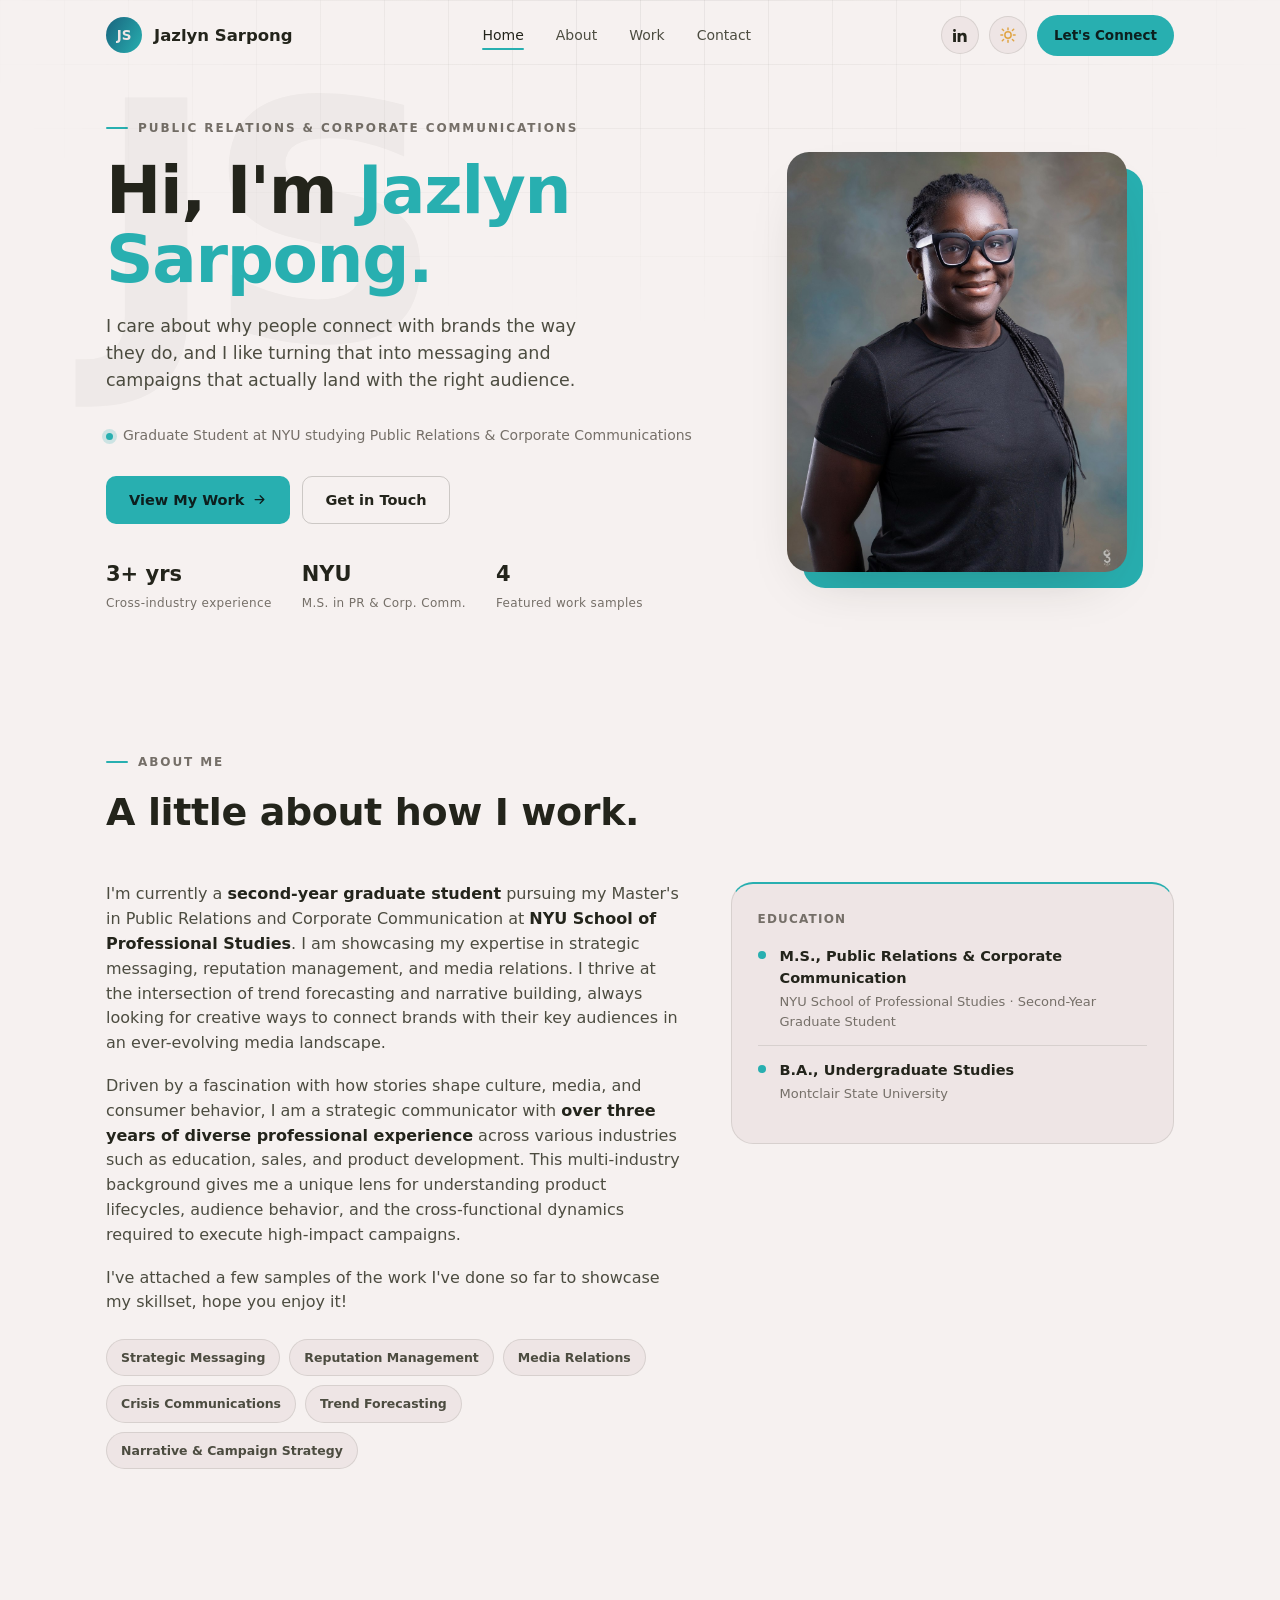
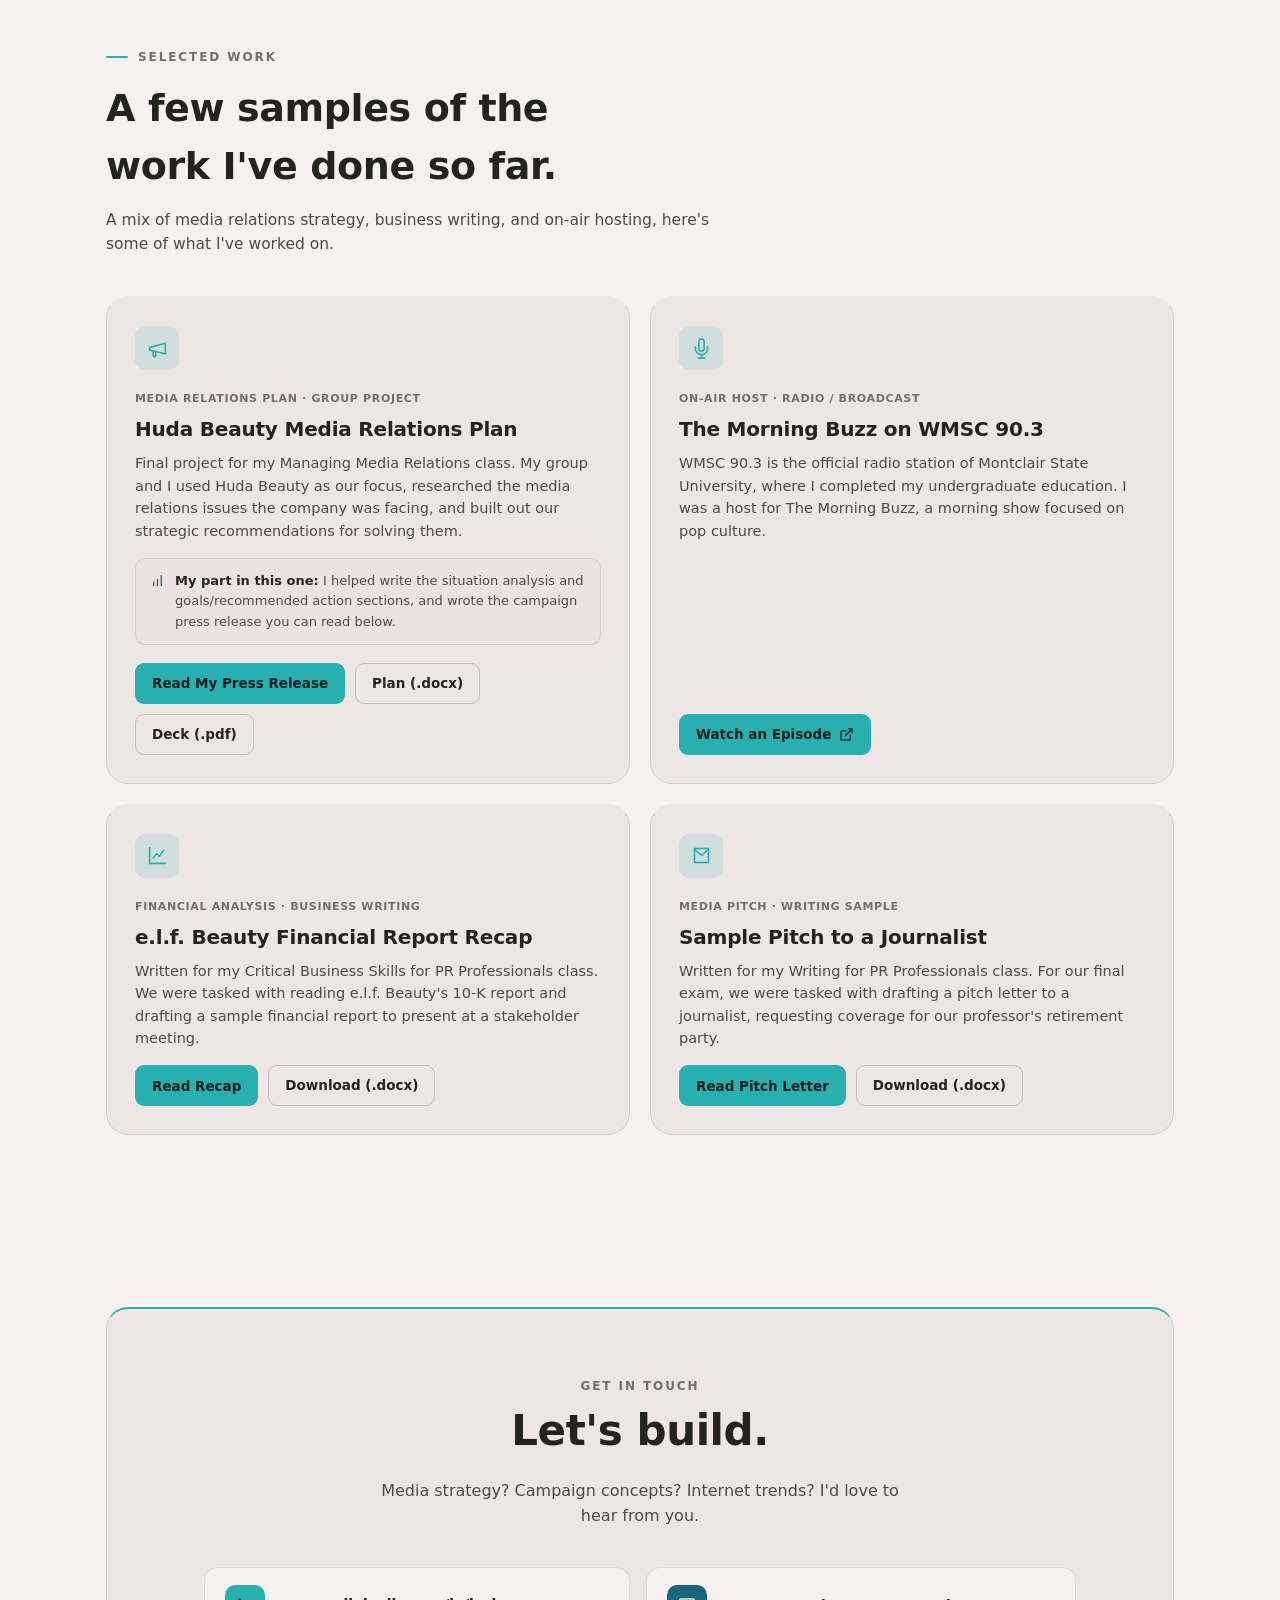
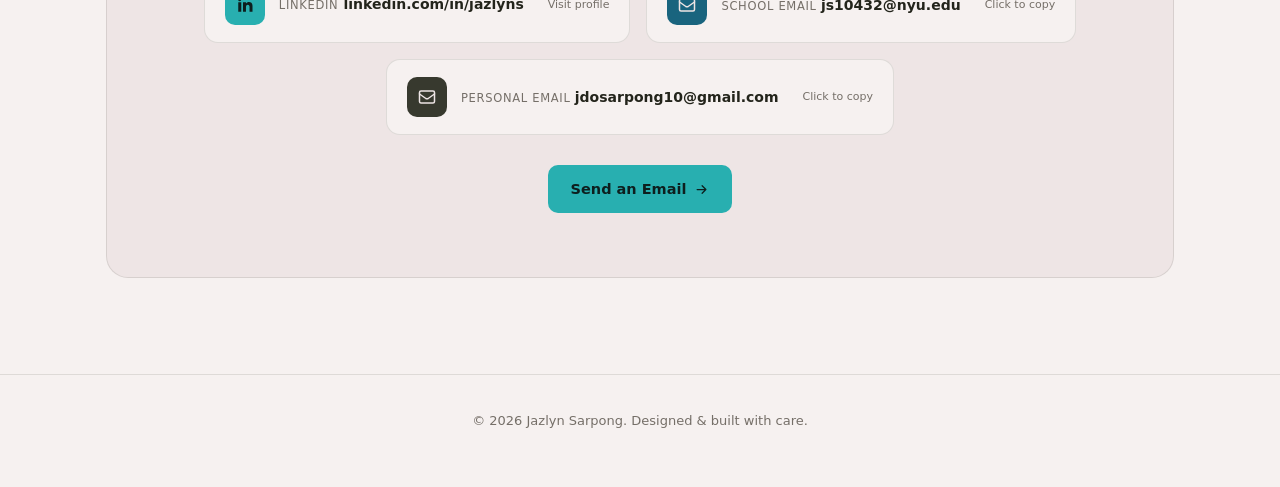
==== commit 93371eb1: "Update index.html" ====
--- a/index.html
+++ b/index.html
@@ -222,8 +222,8 @@
   <div class="wrap">
     <div class="contact-panel reveal">
       <div class="eyebrow" style="justify-content:center;">Get In Touch</div>
-      <h2>Let's build something worth talking about.</h2>
-      <p>Whether it's a media relations strategy, a campaign concept, or just a conversation about whatever cultural trend is taking over the internet this week, I'd love to hear from you.</p>
+      <h2>Let's build.</h2>
+      <p>Media  strategy? Campaign concepts? Internet trends? I'd love to hear from you.</p>
 
       <div class="contact-cards">
         <a class="contact-card" href="https://www.linkedin.com/in/jazlyns/" target="_blank" rel="noopener">
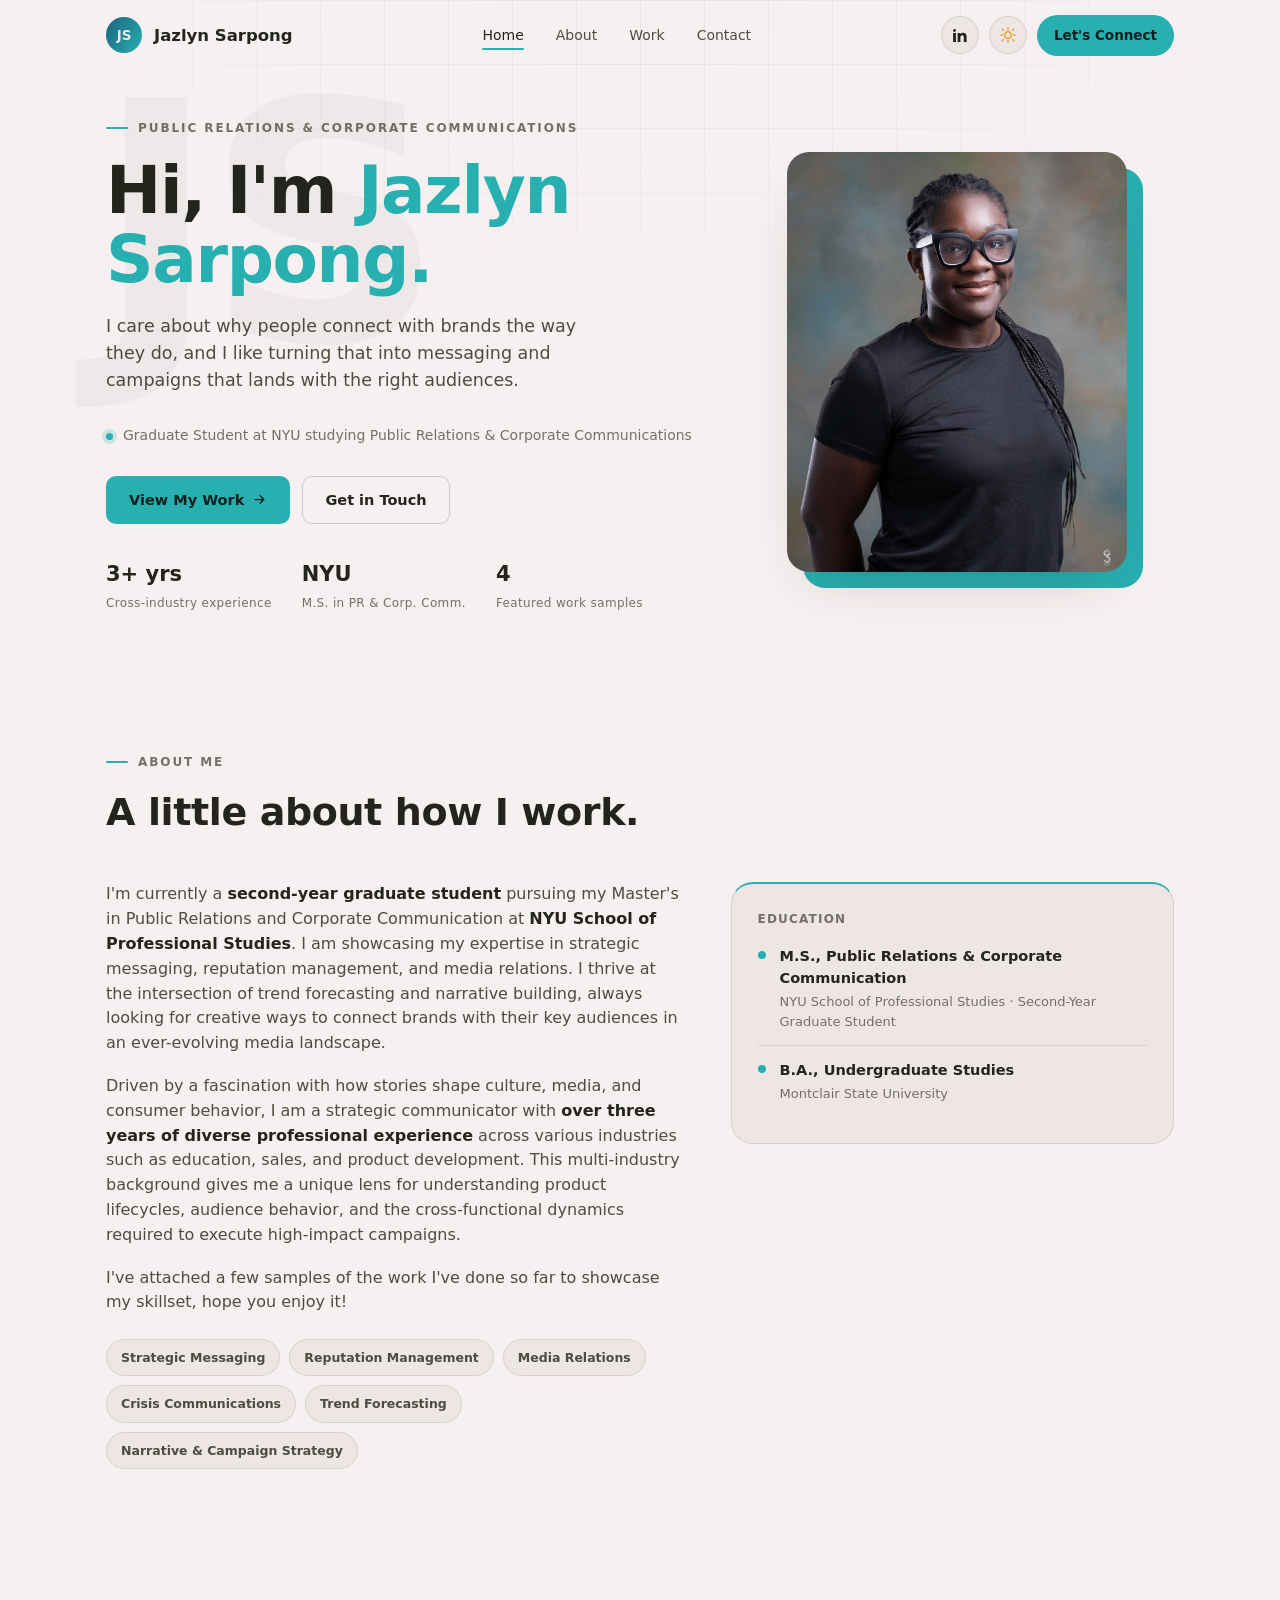
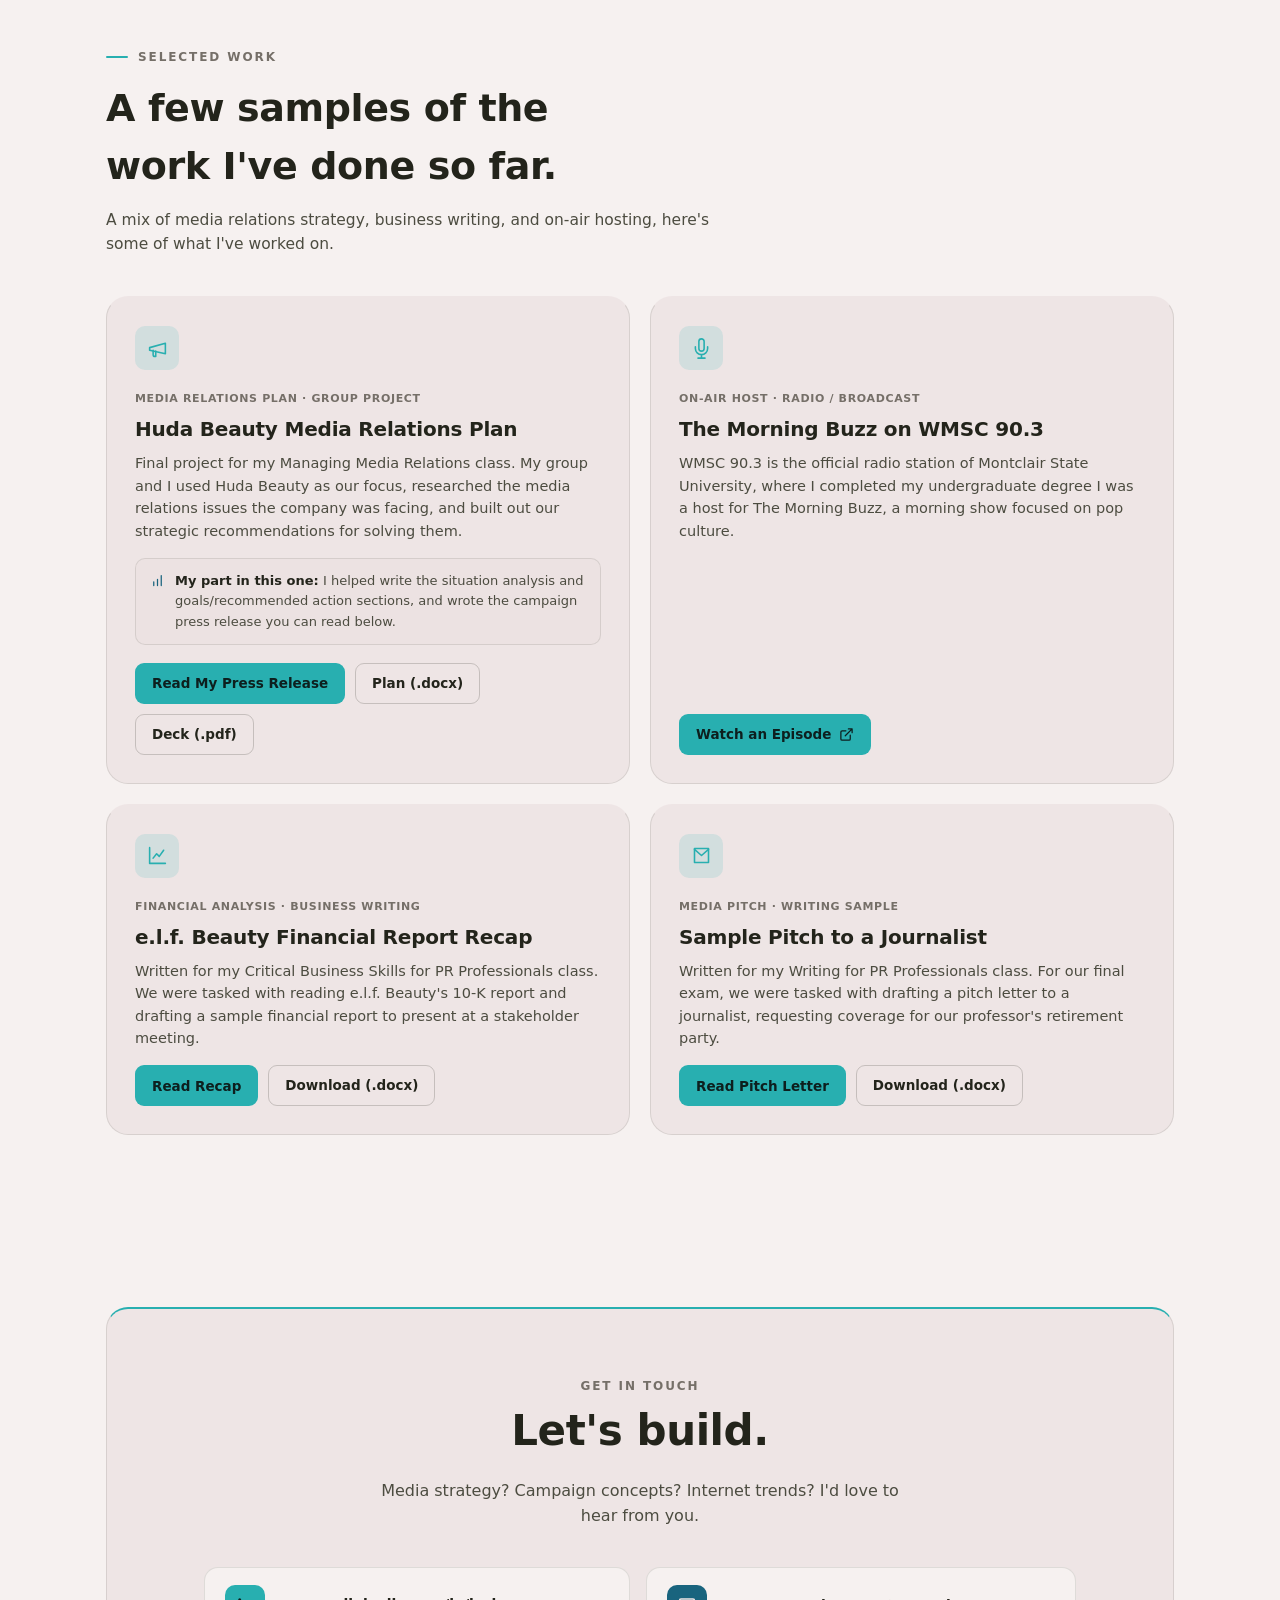
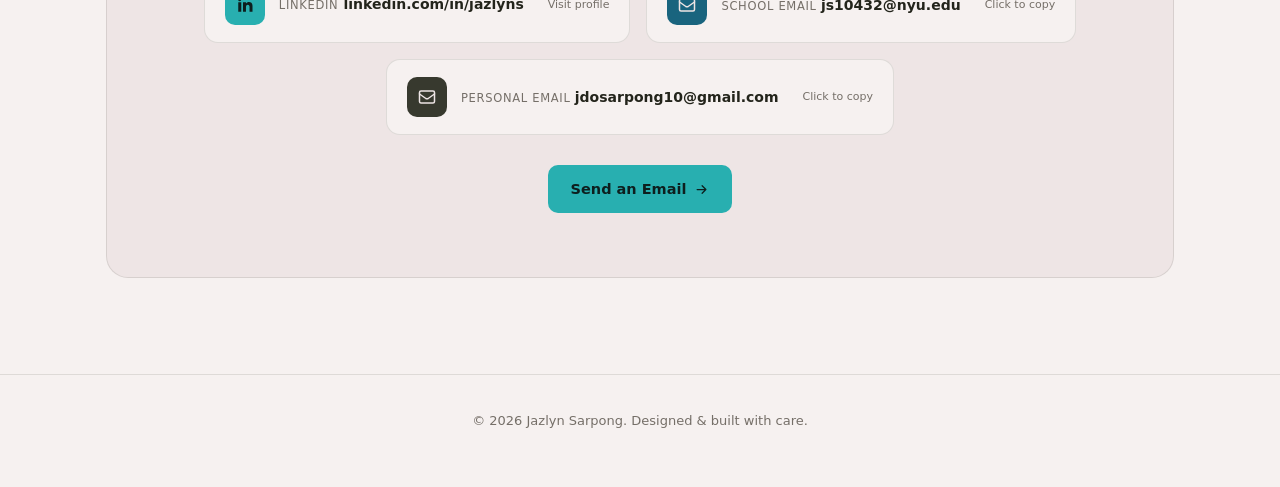
==== commit f62165e5: "Update index.html" ====
--- a/index.html
+++ b/index.html
@@ -63,7 +63,7 @@
       <div class="watermark" aria-hidden="true">JS</div>
       <div class="eyebrow hero-eyebrow">Public Relations &amp; Corporate Communications</div>
       <h1>Hi, I'm <span class="accent-name">Jazlyn Sarpong.</span></h1>
-      <p class="hero-sub">I care about why people connect with brands the way they do, and I like turning that into messaging and campaigns that actually land with the right audience.</p>
+      <p class="hero-sub">I care about why people connect with brands the way they do, and I like turning that into messaging and campaigns that lands with the right audiences.</p>
       <div class="hero-role"><span class="dot"></span> Graduate Student at NYU studying Public Relations &amp; Corporate Communications</div>
 
       <div class="hero-actions">
@@ -176,7 +176,7 @@
         </div>
         <span class="work-tag">On-Air Host &middot; Radio / Broadcast</span>
         <h3>The Morning Buzz on WMSC 90.3</h3>
-        <p class="desc">WMSC 90.3 is the official radio station of Montclair State University, where I completed my undergraduate education. I was a host for The Morning Buzz, a morning show focused on pop culture.</p>
+        <p class="desc">WMSC 90.3 is the official radio station of Montclair State University, where I completed my undergraduate degree I was a host for The Morning Buzz, a morning show focused on pop culture.</p>
         <div class="work-actions">
           <a class="btn btn-primary btn-sm" href="https://www.facebook.com/wmscradio/videos/wednesday-buzz/254419316323442/" target="_blank" rel="noopener">
             Watch an Episode
